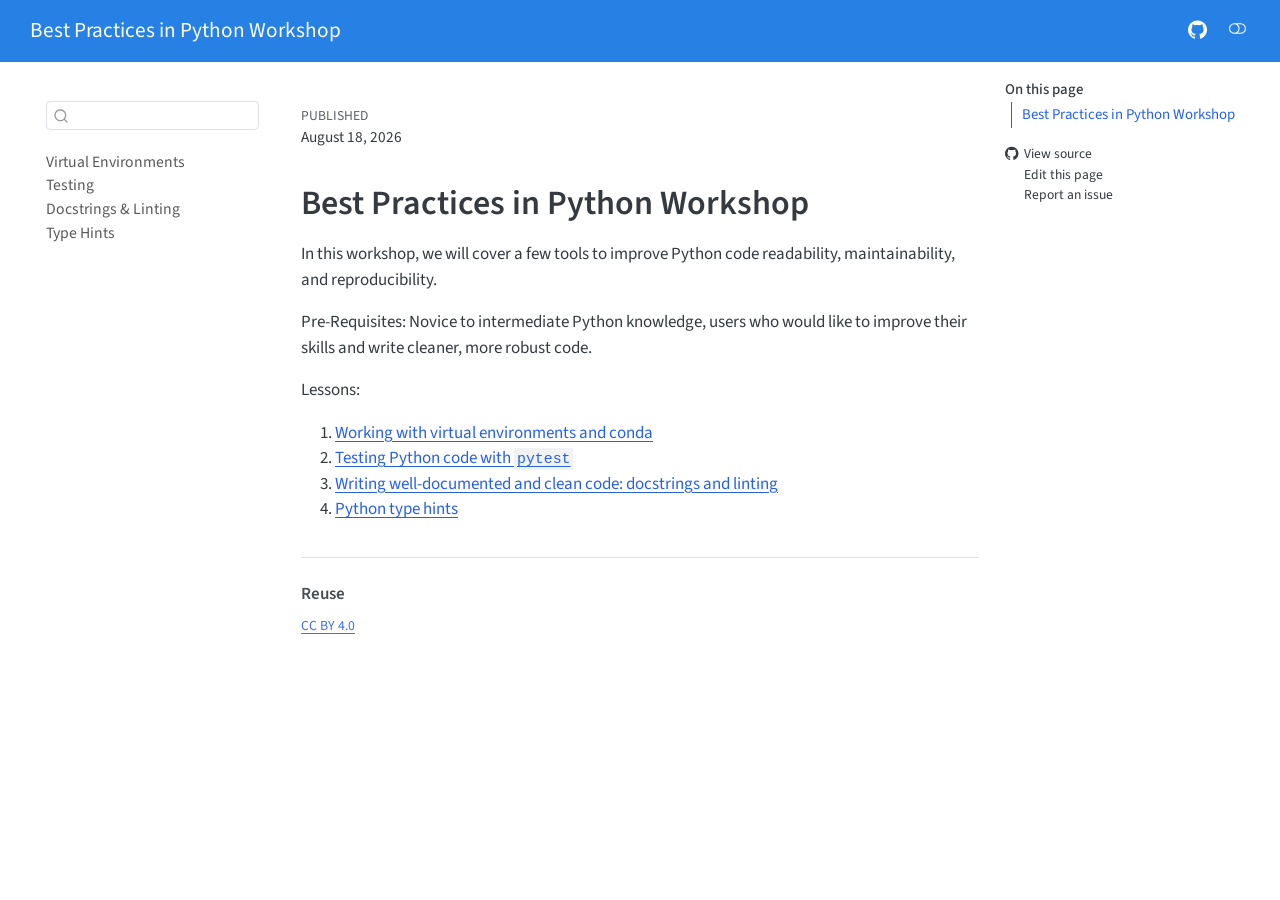
==== index.html @ d21b776d "Built site for gh-pages" ====
<!DOCTYPE html>
<html xmlns="http://www.w3.org/1999/xhtml" lang="en" xml:lang="en"><head>

<meta charset="utf-8">
<meta name="generator" content="quarto-1.10.18">

<meta name="viewport" content="width=device-width, initial-scale=1.0, user-scalable=yes">

<meta name="dcterms.date" content="2026-08-18">

<title>Best Practices in Python Workshop</title>
<style>
/* Default styles provided by pandoc.
** See https://pandoc.org/MANUAL.html#variables-for-html for config info.
*/
span.smallcaps{font-variant: small-caps;}
div.columns{display: flex; gap: 1.5em;}
div.column{flex: auto;}
@media screen {
div.columns{gap: min(4vw, 1.5em);}
div.column{overflow-x: auto;}
}
div.hanging-indent{margin-left: 1.5em; text-indent: -1.5em;}
ul.task-list{list-style: none;}
ul.task-list li input[type="checkbox"] {
  width: 0.8em;
  margin: 0 0.8em 0.2em -1em; /* quarto-specific, see https://github.com/quarto-dev/quarto-cli/issues/4556 */ 
  vertical-align: middle;
}
</style>


<script src="site_libs/quarto-nav/quarto-nav.js"></script>
<script src="site_libs/quarto-nav/headroom.min.js"></script>
<script src="site_libs/clipboard/clipboard.min.js"></script>
<script src="site_libs/quarto-search/autocomplete.umd.js"></script>
<script src="site_libs/quarto-search/fuse.min.js"></script>
<script src="site_libs/quarto-search/quarto-search.js"></script>
<meta name="quarto:offset" content="./">
<script src="site_libs/quarto-html/quarto.js" type="module"></script>
<script src="site_libs/quarto-html/tabsets/tabsets.js" type="module"></script>
<script src="site_libs/quarto-html/popper.min.js"></script>
<script src="site_libs/quarto-html/tippy.umd.min.js"></script>
<script src="site_libs/quarto-html/anchor.min.js"></script>
<link href="site_libs/quarto-html/tippy.css" rel="stylesheet">
<link href="site_libs/quarto-html/quarto-syntax-highlighting-64a204ab8560d761af7679ceaba22944.css" rel="stylesheet" class="quarto-color-scheme" id="quarto-text-highlighting-styles">
<link href="site_libs/quarto-html/quarto-syntax-highlighting-dark-b85bc7c33db8c58e0ec93c3465666fed.css" rel="stylesheet" class="quarto-color-scheme quarto-color-alternate" id="quarto-text-highlighting-styles">
<link href="site_libs/quarto-html/quarto-syntax-highlighting-64a204ab8560d761af7679ceaba22944.css" rel="stylesheet" class="quarto-color-scheme-extra" id="quarto-text-highlighting-styles">
<script src="site_libs/bootstrap/bootstrap.min.js"></script>
<link href="site_libs/bootstrap/bootstrap-icons.css" rel="stylesheet">
<link href="site_libs/bootstrap/bootstrap-d63a2c9c8df14b07662b36303925c8cc.min.css" rel="stylesheet" append-hash="true" class="quarto-color-scheme" id="quarto-bootstrap" data-mode="light">
<link href="site_libs/bootstrap/bootstrap-dark-25e9c8d42985e58e95e1fd0d2beab71c.min.css" rel="stylesheet" append-hash="true" class="quarto-color-scheme quarto-color-alternate" id="quarto-bootstrap" data-mode="dark">
<link href="site_libs/bootstrap/bootstrap-d63a2c9c8df14b07662b36303925c8cc.min.css" rel="stylesheet" append-hash="true" class="quarto-color-scheme-extra" id="quarto-bootstrap" data-mode="light">
<script id="quarto-search-options" type="application/json">{
  "location": "sidebar",
  "copy-button": false,
  "collapse-after": 3,
  "panel-placement": "start",
  "type": "textbox",
  "limit": 50,
  "keyboard-shortcut": [
    "f",
    "/",
    "s"
  ],
  "show-item-context": true,
  "language": {
    "search-no-results-text": "No results",
    "search-matching-documents-text": "matching documents",
    "search-copy-link-title": "Copy link to search",
    "search-hide-matches-text": "Hide additional matches",
    "search-more-match-text": "more match in this document",
    "search-more-matches-text": "more matches in this document",
    "search-clear-button-title": "Clear",
    "search-text-placeholder": "",
    "search-detached-cancel-button-title": "Cancel",
    "search-submit-button-title": "Submit",
    "search-label": "Search"
  }
}</script>


<meta property="og:title" content="Best Practices in Python Workshop">
<meta property="og:description" content="">
<meta property="og:site_name" content="Best Practices in Python Workshop">
</head>

<body class="nav-sidebar floating nav-fixed quarto-light"><script id="quarto-html-before-body" type="application/javascript">
    const toggleBodyColorMode = (bsSheetEl) => {
      const mode = bsSheetEl.getAttribute("data-mode");
      const bodyEl = window.document.querySelector("body");
      if (mode === "dark") {
        bodyEl.classList.add("quarto-dark");
        bodyEl.classList.remove("quarto-light");
      } else {
        bodyEl.classList.add("quarto-light");
        bodyEl.classList.remove("quarto-dark");
      }
    }
    const toggleBodyColorPrimary = () => {
      const bsSheetEl = window.document.querySelector("link#quarto-bootstrap:not([rel=disabled-stylesheet])");
      if (bsSheetEl) {
        toggleBodyColorMode(bsSheetEl);
      }
    }
    const setColorSchemeToggle = (alternate) => {
      const toggles = window.document.querySelectorAll('.quarto-color-scheme-toggle');
      for (let i=0; i < toggles.length; i++) {
        const toggle = toggles[i];
        if (toggle) {
          if (alternate) {
            toggle.classList.add("alternate");
          } else {
            toggle.classList.remove("alternate");
          }
        }
      }
    };
    const toggleColorMode = (alternate) => {
      // Switch the stylesheets
      const primaryStylesheets = window.document.querySelectorAll('link.quarto-color-scheme:not(.quarto-color-alternate)');
      const alternateStylesheets = window.document.querySelectorAll('link.quarto-color-scheme.quarto-color-alternate');
      manageTransitions('#quarto-margin-sidebar .nav-link', false);
      if (alternate) {
        // note: dark is layered on light, we don't disable primary!
        enableStylesheet(alternateStylesheets);
        for (const sheetNode of alternateStylesheets) {
          if (sheetNode.id === "quarto-bootstrap") {
            toggleBodyColorMode(sheetNode);
          }
        }
      } else {
        disableStylesheet(alternateStylesheets);
        enableStylesheet(primaryStylesheets)
        toggleBodyColorPrimary();
      }
      manageTransitions('#quarto-margin-sidebar .nav-link', true);
      // Switch the toggles
      setColorSchemeToggle(alternate)
      // Hack to workaround the fact that safari doesn't
      // properly recolor the scrollbar when toggling (#1455)
      if (navigator.userAgent.indexOf('Safari') > 0 && navigator.userAgent.indexOf('Chrome') == -1) {
        manageTransitions("body", false);
        window.scrollTo(0, 1);
        setTimeout(() => {
          window.scrollTo(0, 0);
          manageTransitions("body", true);
        }, 40);
      }
    }
    const disableStylesheet = (stylesheets) => {
      for (let i=0; i < stylesheets.length; i++) {
        const stylesheet = stylesheets[i];
        stylesheet.rel = 'disabled-stylesheet';
      }
    }
    const enableStylesheet = (stylesheets) => {
      for (let i=0; i < stylesheets.length; i++) {
        const stylesheet = stylesheets[i];
        if(stylesheet.rel !== 'stylesheet') { // for Chrome, which will still FOUC without this check
          stylesheet.rel = 'stylesheet';
        }
      }
    }
    const manageTransitions = (selector, allowTransitions) => {
      const els = window.document.querySelectorAll(selector);
      for (let i=0; i < els.length; i++) {
        const el = els[i];
        if (allowTransitions) {
          el.classList.remove('notransition');
        } else {
          el.classList.add('notransition');
        }
      }
    }
    const isFileUrl = () => {
      return window.location.protocol === 'file:';
    }
    const hasAlternateSentinel = () => {
      let styleSentinel = getColorSchemeSentinel();
      if (styleSentinel !== null) {
        return styleSentinel === "alternate";
      } else {
        return false;
      }
    }
    const setStyleSentinel = (alternate) => {
      const value = alternate ? "alternate" : "default";
      if (!isFileUrl()) {
        window.localStorage.setItem("quarto-color-scheme", value);
      } else {
        localAlternateSentinel = value;
      }
    }
    const getColorSchemeSentinel = () => {
      if (!isFileUrl()) {
        const storageValue = window.localStorage.getItem("quarto-color-scheme");
        return storageValue != null ? storageValue : localAlternateSentinel;
      } else {
        return localAlternateSentinel;
      }
    }
    const toggleGiscusIfUsed = (isAlternate, darkModeDefault) => {
      const baseTheme = document.querySelector('#giscus-base-theme')?.value ?? 'light';
      const alternateTheme = document.querySelector('#giscus-alt-theme')?.value ?? 'dark';
      let newTheme = '';
      if(authorPrefersDark) {
        newTheme = isAlternate ? baseTheme : alternateTheme;
      } else {
        newTheme = isAlternate ? alternateTheme : baseTheme;
      }
      const changeGiscusTheme = () => {
        // From: https://github.com/giscus/giscus/issues/336
        const sendMessage = (message) => {
          const iframe = document.querySelector('iframe.giscus-frame');
          if (!iframe) return;
          iframe.contentWindow.postMessage({ giscus: message }, 'https://giscus.app');
        }
        sendMessage({
          setConfig: {
            theme: newTheme
          }
        });
      }
      const isGiscussLoaded = window.document.querySelector('iframe.giscus-frame') !== null;
      if (isGiscussLoaded) {
        changeGiscusTheme();
      }
    };
    const authorPrefersDark = false;
    const queryPrefersDark = window.matchMedia('(prefers-color-scheme: dark)');
    const darkModeDefault = queryPrefersDark.matches;
      document.querySelector('link#quarto-text-highlighting-styles.quarto-color-scheme-extra').rel = 'disabled-stylesheet';
      document.querySelector('link#quarto-bootstrap.quarto-color-scheme-extra').rel = 'disabled-stylesheet';
    let localAlternateSentinel = darkModeDefault ? 'alternate' : 'default';
    // Dark / light mode switch
    window.quartoToggleColorScheme = () => {
      // Read the current dark / light value
      let toAlternate = !hasAlternateSentinel();
      toggleColorMode(toAlternate);
      setStyleSentinel(toAlternate);
      toggleGiscusIfUsed(toAlternate, darkModeDefault);
      window.dispatchEvent(new Event('resize'));
    };
    queryPrefersDark.addEventListener("change", e => {
      if(window.localStorage.getItem("quarto-color-scheme") !== null)
        return;
      const alternate = e.matches
      toggleColorMode(alternate);
      localAlternateSentinel = e.matches ? 'alternate' : 'default'; // this is used alongside local storage!
      toggleGiscusIfUsed(alternate, darkModeDefault);
    });
    // Switch to dark mode if need be
    if (hasAlternateSentinel()) {
      toggleColorMode(true);
    } else {
      toggleColorMode(false);
    }
  </script>

<div id="quarto-search-results"></div>
  <header id="quarto-header" class="headroom fixed-top">
    <nav class="navbar navbar-expand-lg " data-bs-theme="dark">
      <div class="navbar-container container-fluid">
      <div class="navbar-brand-container mx-auto">
    <a class="navbar-brand" href="./index.html">
    <span class="navbar-title">Best Practices in Python Workshop</span>
    </a>
  </div>
          <button class="navbar-toggler" type="button" data-bs-toggle="collapse" data-bs-target="#navbarCollapse" aria-controls="navbarCollapse" role="menu" aria-expanded="false" aria-label="Toggle navigation" onclick="if (window.quartoToggleHeadroom) { window.quartoToggleHeadroom(); }">
  <span class="navbar-toggler-icon"></span>
</button>
          <div class="collapse navbar-collapse" id="navbarCollapse">
            <ul class="navbar-nav navbar-nav-scroll ms-auto">
  <li class="nav-item compact">
    <a class="nav-link" href="https://github.com/TheJacksonLaboratory/bestpractices_workshop"> <i class="bi bi-github" role="img" aria-label="GitHub repository">
</i> 
<span class="menu-text"></span></a>
  </li>  
</ul>
              <div class="quarto-navbar-tools">
  <a href="" class="quarto-color-scheme-toggle quarto-navigation-tool  px-1" onclick="window.quartoToggleColorScheme(); return false;" title="Toggle dark mode"><i class="bi"></i></a>
</div>
          </div> <!-- /navcollapse -->
      </div> <!-- /container-fluid -->
    </nav>
  <nav class="quarto-secondary-nav">
    <div class="container-fluid d-flex">
      <button type="button" class="quarto-btn-toggle btn" data-bs-toggle="collapse" role="button" data-bs-target=".quarto-sidebar-collapse-item" aria-controls="quarto-sidebar" aria-expanded="false" aria-label="Toggle sidebar navigation" onclick="if (window.quartoToggleHeadroom) { window.quartoToggleHeadroom(); }">
        <i class="bi bi-layout-text-sidebar-reverse"></i>
      </button>
        <a class="flex-grow-1 no-decor" role="navigation" data-bs-toggle="collapse" data-bs-target=".quarto-sidebar-collapse-item" aria-controls="quarto-sidebar" aria-expanded="false" aria-label="Toggle sidebar navigation" onclick="if (window.quartoToggleHeadroom) { window.quartoToggleHeadroom(); }">      
          <h1 class="quarto-secondary-nav-title"></h1>
        </a>     
      <button type="button" class="btn quarto-search-button" aria-label="Search" onclick="window.quartoOpenSearch();">
        <i class="bi bi-search"></i>
      </button>
    </div>
  </nav>
</header>
<!-- content -->
<div id="quarto-content" class="quarto-container page-columns page-rows-contents page-layout-article page-navbar">
<!-- sidebar -->
  <nav id="quarto-sidebar" class="sidebar collapse collapse-horizontal quarto-sidebar-collapse-item sidebar-navigation floating overflow-auto">
        <div class="mt-2 flex-shrink-0 align-items-center">
        <div class="sidebar-search">
        <div id="quarto-search" class="" title="Search"></div>
        </div>
        </div>
    <div class="sidebar-menu-container"> 
    <ul class="list-unstyled mt-1">
        <li class="sidebar-item">
  <div class="sidebar-item-container"> 
  <a href="./conda.html" class="sidebar-item-text sidebar-link">
 <span class="menu-text">Virtual Environments</span></a>
  </div>
</li>
        <li class="sidebar-item">
  <div class="sidebar-item-container"> 
  <a href="./pytest.html" class="sidebar-item-text sidebar-link">
 <span class="menu-text">Testing</span></a>
  </div>
</li>
        <li class="sidebar-item">
  <div class="sidebar-item-container"> 
  <a href="./docstrings.html" class="sidebar-item-text sidebar-link">
 <span class="menu-text">Docstrings &amp; Linting</span></a>
  </div>
</li>
        <li class="sidebar-item">
  <div class="sidebar-item-container"> 
  <a href="./typing.html" class="sidebar-item-text sidebar-link">
 <span class="menu-text">Type Hints</span></a>
  </div>
</li>
    </ul>
    </div>
</nav>
<div id="quarto-sidebar-glass" class="quarto-sidebar-collapse-item" data-bs-toggle="collapse" data-bs-target=".quarto-sidebar-collapse-item"></div>
<!-- margin-sidebar -->
    <div id="quarto-margin-sidebar" class="sidebar margin-sidebar">
        <nav id="TOC" role="doc-toc" class="toc-active" data-toc-expanded="99">
    <h2 id="toc-title">On this page</h2>
   
  <ul>
  <li><a href="#best-practices-in-python-workshop" id="toc-best-practices-in-python-workshop" class="nav-link active" data-scroll-target="#best-practices-in-python-workshop">Best Practices in Python Workshop</a></li>
  </ul>
<div class="toc-actions"><ul><li><a href="https://github.com/TheJacksonLaboratory/bestpractices_workshop/blob/main/index.md" class="toc-action"><i class="bi bi-github"></i>View source</a></li><li><a href="https://github.com/TheJacksonLaboratory/bestpractices_workshop/edit/main/index.md" class="toc-action"><i class="bi empty"></i>Edit this page</a></li><li><a href="https://github.com/TheJacksonLaboratory/bestpractices_workshop/issues/new" class="toc-action"><i class="bi empty"></i>Report an issue</a></li></ul></div></nav>
    </div>
<!-- main -->
<main class="content" id="quarto-document-content">


<header id="title-block-header" class="quarto-title-block default">
<div class="quarto-title">
</div>



<div class="quarto-title-meta">

    
    <div>
    <div class="quarto-title-meta-heading">Published</div>
    <div class="quarto-title-meta-contents">
      <p class="date">August 18, 2026</p>
    </div>
  </div>
  
    
  </div>
  


</header>


<section id="best-practices-in-python-workshop" class="level1">
<h1>Best Practices in Python Workshop</h1>
<p>In this workshop, we will cover a few tools to improve Python code readability, maintainability, and reproducibility.</p>
<p>Pre-Requisites:&nbsp;Novice to intermediate Python knowledge, users who would like to improve their skills and write cleaner, more robust code.</p>
<p>Lessons:</p>
<ol type="1">
<li><a href="./conda.html">Working with virtual environments and conda</a></li>
<li><a href="./pytest.html">Testing Python code with <code>pytest</code></a></li>
<li><a href="./docstrings.html">Writing well-documented and clean code: docstrings and linting</a></li>
<li><a href="./typing.html">Python type hints</a></li>
</ol>


</section>

<div id="quarto-appendix" class="default"><section class="quarto-appendix-contents" id="quarto-reuse"><h2 class="anchored quarto-appendix-heading">Reuse</h2><div class="quarto-appendix-contents"><div><a rel="license" href="https://creativecommons.org/licenses/by/4.0/">CC BY 4.0</a></div></div></section></div></main> <!-- /main -->
<script id="quarto-html-after-body" type="application/javascript">
  window.document.addEventListener("DOMContentLoaded", function (event) {
    // Ensure there is a toggle, if there isn't float one in the top right
    if (window.document.querySelector('.quarto-color-scheme-toggle') === null) {
      const a = window.document.createElement('a');
      a.classList.add('top-right');
      a.classList.add('quarto-color-scheme-toggle');
      a.href = "";
      a.onclick = function() { try { window.quartoToggleColorScheme(); } catch {} return false; };
      const i = window.document.createElement("i");
      i.classList.add('bi');
      a.appendChild(i);
      window.document.body.appendChild(a);
    }
    setColorSchemeToggle(hasAlternateSentinel())
    const icon = "";
    const anchorJS = new window.AnchorJS();
    anchorJS.options = {
      placement: 'right',
      icon: icon
    };
    anchorJS.add('.anchored');
    const isCodeAnnotation = (el) => {
      for (const clz of el.classList) {
        if (clz.startsWith('code-annotation-')) {                     
          return true;
        }
      }
      return false;
    }
    const onCopySuccess = function(e) {
      // button target
      const button = e.trigger;
      // don't keep focus
      button.blur();
      // flash "checked"
      button.classList.add('code-copy-button-checked');
      var currentTitle = button.getAttribute("title");
      button.setAttribute("title", "Copied!");
      let tooltip;
      if (window.bootstrap) {
        button.setAttribute("data-bs-toggle", "tooltip");
        button.setAttribute("data-bs-placement", "left");
        button.setAttribute("data-bs-title", "Copied!");
        tooltip = new bootstrap.Tooltip(button, 
          { trigger: "manual", 
            customClass: "code-copy-button-tooltip",
            offset: [0, -8]});
        tooltip.show();    
      }
      setTimeout(function() {
        if (tooltip) {
          tooltip.hide();
          button.removeAttribute("data-bs-title");
          button.removeAttribute("data-bs-toggle");
          button.removeAttribute("data-bs-placement");
        }
        button.setAttribute("title", currentTitle);
        button.classList.remove('code-copy-button-checked');
      }, 1000);
      // clear code selection
      e.clearSelection();
    }
    const getTextToCopy = function(trigger) {
      const outerScaffold = trigger.parentElement.cloneNode(true);
      const codeEl = outerScaffold.querySelector('code');
      for (const childEl of codeEl.children) {
        if (isCodeAnnotation(childEl)) {
          childEl.remove();
        }
      }
      return codeEl.innerText;
    }
    const clipboard = new window.ClipboardJS('.code-copy-button:not([data-in-quarto-modal])', {
      text: getTextToCopy
    });
    clipboard.on('success', onCopySuccess);
    if (window.document.getElementById('quarto-embedded-source-code-modal')) {
      const clipboardModal = new window.ClipboardJS('.code-copy-button[data-in-quarto-modal]', {
        text: getTextToCopy,
        container: window.document.getElementById('quarto-embedded-source-code-modal')
      });
      clipboardModal.on('success', onCopySuccess);
    }
      var localhostRegex = new RegExp(/^(?:http|https):\/\/localhost\:?[0-9]*\//);
      var mailtoRegex = new RegExp(/^mailto:/);
        var filterRegex = new RegExp("https:\/\/erickmartins\.github\.io\/bestpractices_workshop\/");
      var isInternal = (href) => {
          return filterRegex.test(href) || localhostRegex.test(href) || mailtoRegex.test(href);
      }
      // Inspect non-navigation links and adorn them if external
     var links = window.document.querySelectorAll('a[href]:not(.nav-link):not(.navbar-brand):not(.toc-action):not(.sidebar-link):not(.sidebar-item-toggle):not(.pagination-link):not(.no-external):not([aria-hidden]):not(.dropdown-item):not(.quarto-navigation-tool):not(.about-link)');
      for (var i=0; i<links.length; i++) {
        const link = links[i];
        if (!isInternal(link.href)) {
          // undo the damage that might have been done by quarto-nav.js in the case of
          // links that we want to consider external
          if (link.dataset.originalHref !== undefined) {
            link.href = link.dataset.originalHref;
          }
        }
      }
    function tippyHover(el, contentFn, onTriggerFn, onUntriggerFn) {
      const config = {
        allowHTML: true,
        maxWidth: 500,
        delay: 100,
        arrow: false,
        appendTo: function(el) {
            return el.parentElement;
        },
        interactive: true,
        interactiveBorder: 10,
        theme: 'quarto',
        placement: 'bottom-start',
      };
      if (contentFn) {
        config.content = contentFn;
      }
      if (onTriggerFn) {
        config.onTrigger = onTriggerFn;
      }
      if (onUntriggerFn) {
        config.onUntrigger = onUntriggerFn;
      }
      window.tippy(el, config); 
    }
    const noterefs = window.document.querySelectorAll('a[role="doc-noteref"]');
    for (var i=0; i<noterefs.length; i++) {
      const ref = noterefs[i];
      tippyHover(ref, function() {
        // use id or data attribute instead here
        let href = ref.getAttribute('data-footnote-href') || ref.getAttribute('href');
        try { href = new URL(href).hash; } catch {}
        const id = href.replace(/^#\/?/, "");
        const note = window.document.getElementById(id);
        if (note) {
          return note.innerHTML;
        } else {
          return "";
        }
      });
    }
    const xrefs = window.document.querySelectorAll('a.quarto-xref');
    const processXRef = (id, note) => {
      // Strip column container classes
      const stripColumnClz = (el) => {
        el.classList.remove("page-full", "page-columns");
        if (el.children) {
          for (const child of el.children) {
            stripColumnClz(child);
          }
        }
      }
      stripColumnClz(note)
      if (id === null || id.startsWith('sec-')) {
        // Special case sections, only their first couple elements
        const container = document.createElement("div");
        if (note.children && note.children.length > 2) {
          container.appendChild(note.children[0].cloneNode(true));
          for (let i = 1; i < note.children.length; i++) {
            const child = note.children[i];
            if (child.tagName === "P" && child.innerText === "") {
              continue;
            } else {
              container.appendChild(child.cloneNode(true));
              break;
            }
          }
          if (window.Quarto?.typesetMath) {
            window.Quarto.typesetMath(container);
          }
          return container.innerHTML
        } else {
          if (window.Quarto?.typesetMath) {
            window.Quarto.typesetMath(note);
          }
          return note.innerHTML;
        }
      } else {
        // Remove any anchor links if they are present
        const anchorLink = note.querySelector('a.anchorjs-link');
        if (anchorLink) {
          anchorLink.remove();
        }
        if (window.Quarto?.typesetMath) {
          window.Quarto.typesetMath(note);
        }
        if (note.classList.contains("callout")) {
          return note.outerHTML;
        } else {
          return note.innerHTML;
        }
      }
    }
    for (var i=0; i<xrefs.length; i++) {
      const xref = xrefs[i];
      tippyHover(xref, undefined, function(instance) {
        instance.disable();
        let url = xref.getAttribute('href');
        let hash = undefined; 
        if (url.startsWith('#')) {
          hash = url;
        } else {
          try { hash = new URL(url).hash; } catch {}
        }
        if (hash) {
          const id = hash.replace(/^#\/?/, "");
          const note = window.document.getElementById(id);
          if (note !== null) {
            try {
              const html = processXRef(id, note.cloneNode(true));
              instance.setContent(html);
            } finally {
              instance.enable();
              instance.show();
            }
          } else {
            // See if we can fetch this
            fetch(url.split('#')[0])
            .then(res => res.text())
            .then(html => {
              const parser = new DOMParser();
              const htmlDoc = parser.parseFromString(html, "text/html");
              const note = htmlDoc.getElementById(id);
              if (note !== null) {
                const html = processXRef(id, note);
                instance.setContent(html);
              } 
            }).finally(() => {
              instance.enable();
              instance.show();
            });
          }
        } else {
          // See if we can fetch a full url (with no hash to target)
          // This is a special case and we should probably do some content thinning / targeting
          fetch(url)
          .then(res => res.text())
          .then(html => {
            const parser = new DOMParser();
            const htmlDoc = parser.parseFromString(html, "text/html");
            const note = htmlDoc.querySelector('main.content');
            if (note !== null) {
              // This should only happen for chapter cross references
              // (since there is no id in the URL)
              // remove the first header
              if (note.children.length > 0 && note.children[0].tagName === "HEADER") {
                note.children[0].remove();
              }
              const html = processXRef(null, note);
              instance.setContent(html);
            } 
          }).finally(() => {
            instance.enable();
            instance.show();
          });
        }
      }, function(instance) {
      });
    }
        let selectedAnnoteEl;
        const selectorForAnnotation = ( cell, annotation) => {
          let cellAttr = 'data-code-cell="' + cell + '"';
          let lineAttr = 'data-code-annotation="' +  annotation + '"';
          const selector = 'span[' + cellAttr + '][' + lineAttr + ']';
          return selector;
        }
        const selectCodeLines = (annoteEl) => {
          const doc = window.document;
          const targetCell = annoteEl.getAttribute("data-target-cell");
          const targetAnnotation = annoteEl.getAttribute("data-target-annotation");
          const annoteSpan = window.document.querySelector(selectorForAnnotation(targetCell, targetAnnotation));
          const lines = annoteSpan.getAttribute("data-code-lines").split(",");
          const lineIds = lines.map((line) => {
            return targetCell + "-" + line;
          })
          let top = null;
          let height = null;
          let parent = null;
          if (lineIds.length > 0) {
              //compute the position of the single el (top and bottom and make a div)
              const el = window.document.getElementById(lineIds[0]);
              top = el.offsetTop;
              height = el.offsetHeight;
              parent = el.parentElement.parentElement;
            if (lineIds.length > 1) {
              const lastEl = window.document.getElementById(lineIds[lineIds.length - 1]);
              const bottom = lastEl.offsetTop + lastEl.offsetHeight;
              height = bottom - top;
            }
            if (top !== null && height !== null && parent !== null) {
              // cook up a div (if necessary) and position it 
              let div = window.document.getElementById("code-annotation-line-highlight");
              if (div === null) {
                div = window.document.createElement("div");
                div.setAttribute("id", "code-annotation-line-highlight");
                div.style.position = 'absolute';
                parent.appendChild(div);
              }
              div.style.top = top - 2 + "px";
              div.style.height = height + 4 + "px";
              div.style.left = 0;
              let gutterDiv = window.document.getElementById("code-annotation-line-highlight-gutter");
              if (gutterDiv === null) {
                gutterDiv = window.document.createElement("div");
                gutterDiv.setAttribute("id", "code-annotation-line-highlight-gutter");
                gutterDiv.style.position = 'absolute';
                const codeCell = window.document.getElementById(targetCell);
                const gutter = codeCell.querySelector('.code-annotation-gutter');
                gutter.appendChild(gutterDiv);
              }
              gutterDiv.style.top = top - 2 + "px";
              gutterDiv.style.height = height + 4 + "px";
            }
            selectedAnnoteEl = annoteEl;
          }
        };
        const unselectCodeLines = () => {
          const elementsIds = ["code-annotation-line-highlight", "code-annotation-line-highlight-gutter"];
          elementsIds.forEach((elId) => {
            const div = window.document.getElementById(elId);
            if (div) {
              div.remove();
            }
          });
          selectedAnnoteEl = undefined;
        };
          // Handle positioning of the toggle
      window.addEventListener(
        "resize",
        throttle(() => {
          elRect = undefined;
          if (selectedAnnoteEl) {
            selectCodeLines(selectedAnnoteEl);
          }
        }, 10)
      );
      function throttle(fn, ms) {
      let throttle = false;
      let timer;
        return (...args) => {
          if(!throttle) { // first call gets through
              fn.apply(this, args);
              throttle = true;
          } else { // all the others get throttled
              if(timer) clearTimeout(timer); // cancel #2
              timer = setTimeout(() => {
                fn.apply(this, args);
                timer = throttle = false;
              }, ms);
          }
        };
      }
        // Attach click handler to the DT
        const annoteDls = window.document.querySelectorAll('dt[data-target-cell]');
        for (const annoteDlNode of annoteDls) {
          annoteDlNode.addEventListener('click', (event) => {
            const clickedEl = event.target;
            if (clickedEl !== selectedAnnoteEl) {
              unselectCodeLines();
              const activeEl = window.document.querySelector('dt[data-target-cell].code-annotation-active');
              if (activeEl) {
                activeEl.classList.remove('code-annotation-active');
              }
              selectCodeLines(clickedEl);
              clickedEl.classList.add('code-annotation-active');
            } else {
              // Unselect the line
              unselectCodeLines();
              clickedEl.classList.remove('code-annotation-active');
            }
          });
        }
    const findCites = (el) => {
      const parentEl = el.parentElement;
      if (parentEl) {
        const cites = parentEl.dataset.cites;
        if (cites) {
          return {
            el,
            cites: cites.split(' ')
          };
        } else {
          return findCites(el.parentElement)
        }
      } else {
        return undefined;
      }
    };
    var bibliorefs = window.document.querySelectorAll('a[role="doc-biblioref"]');
    for (var i=0; i<bibliorefs.length; i++) {
      const ref = bibliorefs[i];
      const citeInfo = findCites(ref);
      if (citeInfo) {
        tippyHover(citeInfo.el, function() {
          var popup = window.document.createElement('div');
          citeInfo.cites.forEach(function(cite) {
            var citeDiv = window.document.createElement('div');
            citeDiv.classList.add('hanging-indent');
            citeDiv.classList.add('csl-entry');
            var biblioDiv = window.document.getElementById('ref-' + cite);
            if (biblioDiv) {
              citeDiv.innerHTML = biblioDiv.innerHTML;
            }
            popup.appendChild(citeDiv);
          });
          return popup.innerHTML;
        });
      }
    }
  });
  </script>
</div> <!-- /content -->




<footer class="footer"><div class="nav-footer"><div class="nav-footer-center"><div class="toc-actions d-sm-block d-md-none"><ul><li><a href="https://github.com/TheJacksonLaboratory/bestpractices_workshop/blob/main/index.md" class="toc-action"><i class="bi bi-github"></i>View source</a></li><li><a href="https://github.com/TheJacksonLaboratory/bestpractices_workshop/edit/main/index.md" class="toc-action"><i class="bi empty"></i>Edit this page</a></li><li><a href="https://github.com/TheJacksonLaboratory/bestpractices_workshop/issues/new" class="toc-action"><i class="bi empty"></i>Report an issue</a></li></ul></div></div></div></footer></body></html>
---- site_libs/quarto-html/tippy.css ----
.tippy-box[data-animation=fade][data-state=hidden]{opacity:0}[data-tippy-root]{max-width:calc(100vw - 10px)}.tippy-box{position:relative;background-color:#333;color:#fff;border-radius:4px;font-size:14px;line-height:1.4;white-space:normal;outline:0;transition-property:transform,visibility,opacity}.tippy-box[data-placement^=top]>.tippy-arrow{bottom:0}.tippy-box[data-placement^=top]>.tippy-arrow:before{bottom:-7px;left:0;border-width:8px 8px 0;border-top-color:initial;transform-origin:center top}.tippy-box[data-placement^=bottom]>.tippy-arrow{top:0}.tippy-box[data-placement^=bottom]>.tippy-arrow:before{top:-7px;left:0;border-width:0 8px 8px;border-bottom-color:initial;transform-origin:center bottom}.tippy-box[data-placement^=left]>.tippy-arrow{right:0}.tippy-box[data-placement^=left]>.tippy-arrow:before{border-width:8px 0 8px 8px;border-left-color:initial;right:-7px;transform-origin:center left}.tippy-box[data-placement^=right]>.tippy-arrow{left:0}.tippy-box[data-placement^=right]>.tippy-arrow:before{left:-7px;border-width:8px 8px 8px 0;border-right-color:initial;transform-origin:center right}.tippy-box[data-inertia][data-state=visible]{transition-timing-function:cubic-bezier(.54,1.5,.38,1.11)}.tippy-arrow{width:16px;height:16px;color:#333}.tippy-arrow:before{content:"";position:absolute;border-color:transparent;border-style:solid}.tippy-content{position:relative;padding:5px 9px;z-index:1}
---- site_libs/quarto-html/quarto-syntax-highlighting-64a204ab8560d761af7679ceaba22944.css ----
/* quarto syntax highlight colors */
:root {
  --quarto-hl-ot-color: #003B4F;
  --quarto-hl-at-color: #657422;
  --quarto-hl-ss-color: #20794D;
  --quarto-hl-an-color: #5E5E5E;
  --quarto-hl-fu-color: #4758AB;
  --quarto-hl-st-color: #20794D;
  --quarto-hl-cf-color: #003B4F;
  --quarto-hl-op-color: #5E5E5E;
  --quarto-hl-er-color: #AD0000;
  --quarto-hl-bn-color: #AD0000;
  --quarto-hl-al-color: #AD0000;
  --quarto-hl-va-color: #111111;
  --quarto-hl-bu-color: inherit;
  --quarto-hl-ex-color: inherit;
  --quarto-hl-pp-color: #AD0000;
  --quarto-hl-in-color: #5E5E5E;
  --quarto-hl-vs-color: #20794D;
  --quarto-hl-wa-color: #5E5E5E;
  --quarto-hl-do-color: #5E5E5E;
  --quarto-hl-im-color: #00769E;
  --quarto-hl-ch-color: #20794D;
  --quarto-hl-dt-color: #AD0000;
  --quarto-hl-fl-color: #AD0000;
  --quarto-hl-co-color: #5E5E5E;
  --quarto-hl-cv-color: #5E5E5E;
  --quarto-hl-cn-color: #8f5902;
  --quarto-hl-sc-color: #5E5E5E;
  --quarto-hl-dv-color: #AD0000;
  --quarto-hl-kw-color: #003B4F;
}

/* other quarto variables */
:root {
  --quarto-font-monospace: SFMono-Regular, Menlo, Monaco, Consolas, "Liberation Mono", "Courier New", monospace;
}

/* syntax highlight based on Pandoc's rules */
pre > code.sourceCode > span {
  color: #003B4F;
}

code.sourceCode > span {
  color: #003B4F;
}

div.sourceCode,
div.sourceCode pre.sourceCode {
  color: #003B4F;
}

/* Normal */
code span {
  color: #003B4F;
}

/* Alert */
code span.al {
  color: #AD0000;
  font-style: inherit;
}

/* Annotation */
code span.an {
  color: #5E5E5E;
  font-style: inherit;
}

/* Attribute */
code span.at {
  color: #657422;
  font-style: inherit;
}

/* BaseN */
code span.bn {
  color: #AD0000;
  font-style: inherit;
}

/* BuiltIn */
code span.bu {
  font-style: inherit;
}

/* ControlFlow */
code span.cf {
  color: #003B4F;
  font-weight: bold;
  font-style: inherit;
}

/* Char */
code span.ch {
  color: #20794D;
  font-style: inherit;
}

/* Constant */
code span.cn {
  color: #8f5902;
  font-style: inherit;
}

/* Comment */
code span.co {
  color: #5E5E5E;
  font-style: inherit;
}

/* CommentVar */
code span.cv {
  color: #5E5E5E;
  font-style: italic;
}

/* Documentation */
code span.do {
  color: #5E5E5E;
  font-style: italic;
}

/* DataType */
code span.dt {
  color: #AD0000;
  font-style: inherit;
}

/* DecVal */
code span.dv {
  color: #AD0000;
  font-style: inherit;
}

/* Error */
code span.er {
  color: #AD0000;
  font-style: inherit;
}

/* Extension */
code span.ex {
  font-style: inherit;
}

/* Float */
code span.fl {
  color: #AD0000;
  font-style: inherit;
}

/* Function */
code span.fu {
  color: #4758AB;
  font-style: inherit;
}

/* Import */
code span.im {
  color: #00769E;
  font-style: inherit;
}

/* Information */
code span.in {
  color: #5E5E5E;
  font-style: inherit;
}

/* Keyword */
code span.kw {
  color: #003B4F;
  font-weight: bold;
  font-style: inherit;
}

/* Operator */
code span.op {
  color: #5E5E5E;
  font-style: inherit;
}

/* Other */
code span.ot {
  color: #003B4F;
  font-style: inherit;
}

/* Preprocessor */
code span.pp {
  color: #AD0000;
  font-style: inherit;
}

/* SpecialChar */
code span.sc {
  color: #5E5E5E;
  font-style: inherit;
}

/* SpecialString */
code span.ss {
  color: #20794D;
  font-style: inherit;
}

/* String */
code span.st {
  color: #20794D;
  font-style: inherit;
}

/* Variable */
code span.va {
  color: #111111;
  font-style: inherit;
}

/* VerbatimString */
code span.vs {
  color: #20794D;
  font-style: inherit;
}

/* Warning */
code span.wa {
  color: #5E5E5E;
  font-style: italic;
}

.prevent-inlining {
  content: "</";
}

/*# sourceMappingURL=9d8d5bb603a83b8298b89080a598c93b.css.map */
---- site_libs/quarto-html/quarto-syntax-highlighting-dark-b85bc7c33db8c58e0ec93c3465666fed.css ----
/* quarto syntax highlight colors */
:root {
  --quarto-hl-al-color: #f07178;
  --quarto-hl-an-color: #d4d0ab;
  --quarto-hl-at-color: #00e0e0;
  --quarto-hl-bn-color: #d4d0ab;
  --quarto-hl-bu-color: #abe338;
  --quarto-hl-ch-color: #abe338;
  --quarto-hl-co-color: #f8f8f2;
  --quarto-hl-cv-color: #ffd700;
  --quarto-hl-cn-color: #ffd700;
  --quarto-hl-cf-color: #ffa07a;
  --quarto-hl-dt-color: #ffa07a;
  --quarto-hl-dv-color: #d4d0ab;
  --quarto-hl-do-color: #f8f8f2;
  --quarto-hl-er-color: #f07178;
  --quarto-hl-ex-color: #00e0e0;
  --quarto-hl-fl-color: #d4d0ab;
  --quarto-hl-fu-color: #ffa07a;
  --quarto-hl-im-color: #abe338;
  --quarto-hl-in-color: #d4d0ab;
  --quarto-hl-kw-color: #ffa07a;
  --quarto-hl-op-color: #ffa07a;
  --quarto-hl-ot-color: #00e0e0;
  --quarto-hl-pp-color: #dcc6e0;
  --quarto-hl-re-color: #00e0e0;
  --quarto-hl-sc-color: #abe338;
  --quarto-hl-ss-color: #abe338;
  --quarto-hl-st-color: #abe338;
  --quarto-hl-va-color: #00e0e0;
  --quarto-hl-vs-color: #abe338;
  --quarto-hl-wa-color: #dcc6e0;
}

/* other quarto variables */
:root {
  --quarto-font-monospace: SFMono-Regular, Menlo, Monaco, Consolas, "Liberation Mono", "Courier New", monospace;
}

/* syntax highlight based on Pandoc's rules */
pre > code.sourceCode > span {
  color: #f8f8f2;
}

code.sourceCode > span {
  color: #f8f8f2;
}

div.sourceCode,
div.sourceCode pre.sourceCode {
  color: #f8f8f2;
}

/* Normal */
code span {
  color: #f8f8f2;
}

/* Alert */
code span.al {
  color: #f07178;
}

/* Annotation */
code span.an {
  color: #d4d0ab;
}

/* Attribute */
code span.at {
  color: #00e0e0;
}

/* BaseN */
code span.bn {
  color: #d4d0ab;
}

/* BuiltIn */
code span.bu {
  color: #abe338;
}

/* ControlFlow */
code span.cf {
  font-weight: bold;
  color: #ffa07a;
}

/* Char */
code span.ch {
  color: #abe338;
}

/* Constant */
code span.cn {
  color: #ffd700;
}

/* Comment */
code span.co {
  font-style: italic;
  color: #f8f8f2;
}

/* CommentVar */
code span.cv {
  color: #ffd700;
}

/* Documentation */
code span.do {
  color: #f8f8f2;
}

/* DataType */
code span.dt {
  color: #ffa07a;
}

/* DecVal */
code span.dv {
  color: #d4d0ab;
}

/* Error */
code span.er {
  color: #f07178;
  text-decoration: underline;
}

/* Extension */
code span.ex {
  font-weight: bold;
  color: #00e0e0;
}

/* Float */
code span.fl {
  color: #d4d0ab;
}

/* Function */
code span.fu {
  color: #ffa07a;
}

/* Import */
code span.im {
  color: #abe338;
}

/* Information */
code span.in {
  color: #d4d0ab;
}

/* Keyword */
code span.kw {
  font-weight: bold;
  color: #ffa07a;
}

/* Operator */
code span.op {
  color: #ffa07a;
}

/* Other */
code span.ot {
  color: #00e0e0;
}

/* Preprocessor */
code span.pp {
  color: #dcc6e0;
}

/* RegionMarker */
code span.re {
  background-color: #f8f8f2;
  color: #00e0e0;
}

/* SpecialChar */
code span.sc {
  color: #abe338;
}

/* SpecialString */
code span.ss {
  color: #abe338;
}

/* String */
code span.st {
  color: #abe338;
}

/* Variable */
code span.va {
  color: #00e0e0;
}

/* VerbatimString */
code span.vs {
  color: #abe338;
}

/* Warning */
code span.wa {
  color: #dcc6e0;
}

.prevent-inlining {
  content: "</";
}

/*# sourceMappingURL=4ed8f1090dec6531da29ab00902aa718.css.map */
---- site_libs/quarto-html/quarto-syntax-highlighting-64a204ab8560d761af7679ceaba22944.css ----
/* quarto syntax highlight colors */
:root {
  --quarto-hl-ot-color: #003B4F;
  --quarto-hl-at-color: #657422;
  --quarto-hl-ss-color: #20794D;
  --quarto-hl-an-color: #5E5E5E;
  --quarto-hl-fu-color: #4758AB;
  --quarto-hl-st-color: #20794D;
  --quarto-hl-cf-color: #003B4F;
  --quarto-hl-op-color: #5E5E5E;
  --quarto-hl-er-color: #AD0000;
  --quarto-hl-bn-color: #AD0000;
  --quarto-hl-al-color: #AD0000;
  --quarto-hl-va-color: #111111;
  --quarto-hl-bu-color: inherit;
  --quarto-hl-ex-color: inherit;
  --quarto-hl-pp-color: #AD0000;
  --quarto-hl-in-color: #5E5E5E;
  --quarto-hl-vs-color: #20794D;
  --quarto-hl-wa-color: #5E5E5E;
  --quarto-hl-do-color: #5E5E5E;
  --quarto-hl-im-color: #00769E;
  --quarto-hl-ch-color: #20794D;
  --quarto-hl-dt-color: #AD0000;
  --quarto-hl-fl-color: #AD0000;
  --quarto-hl-co-color: #5E5E5E;
  --quarto-hl-cv-color: #5E5E5E;
  --quarto-hl-cn-color: #8f5902;
  --quarto-hl-sc-color: #5E5E5E;
  --quarto-hl-dv-color: #AD0000;
  --quarto-hl-kw-color: #003B4F;
}

/* other quarto variables */
:root {
  --quarto-font-monospace: SFMono-Regular, Menlo, Monaco, Consolas, "Liberation Mono", "Courier New", monospace;
}

/* syntax highlight based on Pandoc's rules */
pre > code.sourceCode > span {
  color: #003B4F;
}

code.sourceCode > span {
  color: #003B4F;
}

div.sourceCode,
div.sourceCode pre.sourceCode {
  color: #003B4F;
}

/* Normal */
code span {
  color: #003B4F;
}

/* Alert */
code span.al {
  color: #AD0000;
  font-style: inherit;
}

/* Annotation */
code span.an {
  color: #5E5E5E;
  font-style: inherit;
}

/* Attribute */
code span.at {
  color: #657422;
  font-style: inherit;
}

/* BaseN */
code span.bn {
  color: #AD0000;
  font-style: inherit;
}

/* BuiltIn */
code span.bu {
  font-style: inherit;
}

/* ControlFlow */
code span.cf {
  color: #003B4F;
  font-weight: bold;
  font-style: inherit;
}

/* Char */
code span.ch {
  color: #20794D;
  font-style: inherit;
}

/* Constant */
code span.cn {
  color: #8f5902;
  font-style: inherit;
}

/* Comment */
code span.co {
  color: #5E5E5E;
  font-style: inherit;
}

/* CommentVar */
code span.cv {
  color: #5E5E5E;
  font-style: italic;
}

/* Documentation */
code span.do {
  color: #5E5E5E;
  font-style: italic;
}

/* DataType */
code span.dt {
  color: #AD0000;
  font-style: inherit;
}

/* DecVal */
code span.dv {
  color: #AD0000;
  font-style: inherit;
}

/* Error */
code span.er {
  color: #AD0000;
  font-style: inherit;
}

/* Extension */
code span.ex {
  font-style: inherit;
}

/* Float */
code span.fl {
  color: #AD0000;
  font-style: inherit;
}

/* Function */
code span.fu {
  color: #4758AB;
  font-style: inherit;
}

/* Import */
code span.im {
  color: #00769E;
  font-style: inherit;
}

/* Information */
code span.in {
  color: #5E5E5E;
  font-style: inherit;
}

/* Keyword */
code span.kw {
  color: #003B4F;
  font-weight: bold;
  font-style: inherit;
}

/* Operator */
code span.op {
  color: #5E5E5E;
  font-style: inherit;
}

/* Other */
code span.ot {
  color: #003B4F;
  font-style: inherit;
}

/* Preprocessor */
code span.pp {
  color: #AD0000;
  font-style: inherit;
}

/* SpecialChar */
code span.sc {
  color: #5E5E5E;
  font-style: inherit;
}

/* SpecialString */
code span.ss {
  color: #20794D;
  font-style: inherit;
}

/* String */
code span.st {
  color: #20794D;
  font-style: inherit;
}

/* Variable */
code span.va {
  color: #111111;
  font-style: inherit;
}

/* VerbatimString */
code span.vs {
  color: #20794D;
  font-style: inherit;
}

/* Warning */
code span.wa {
  color: #5E5E5E;
  font-style: italic;
}

.prevent-inlining {
  content: "</";
}

/*# sourceMappingURL=9d8d5bb603a83b8298b89080a598c93b.css.map */
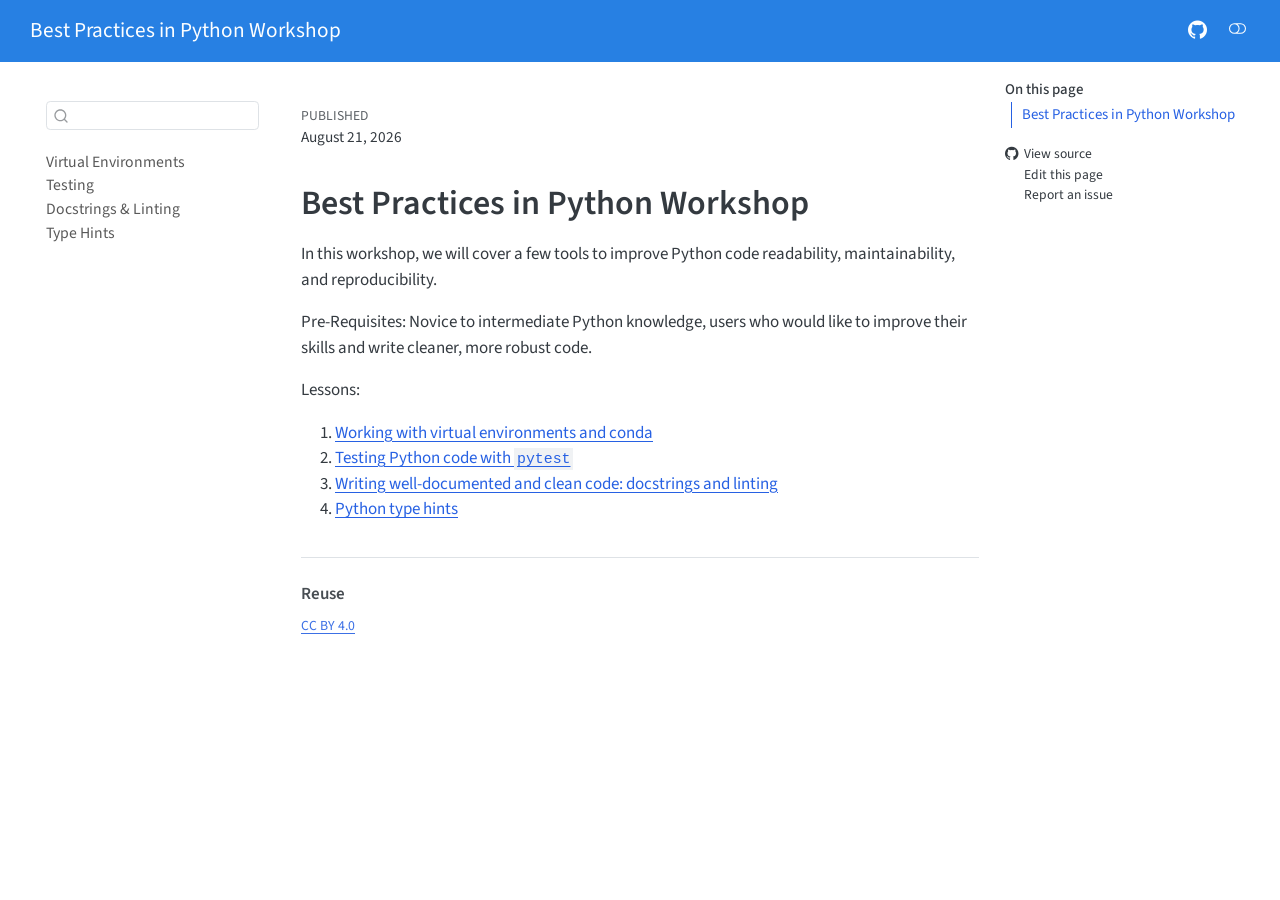
==== commit 64bf6b6b: "Built site for gh-pages" ====
--- a/index.html
+++ b/index.html
@@ -6,7 +6,7 @@
 
 <meta name="viewport" content="width=device-width, initial-scale=1.0, user-scalable=yes">
 
-<meta name="dcterms.date" content="2026-08-18">
+<meta name="dcterms.date" content="2026-08-21">
 
 <title>Best Practices in Python Workshop</title>
 <style>
@@ -363,7 +363,7 @@
     <div>
     <div class="quarto-title-meta-heading">Published</div>
     <div class="quarto-title-meta-contents">
-      <p class="date">August 18, 2026</p>
+      <p class="date">August 21, 2026</p>
     </div>
   </div>
   
